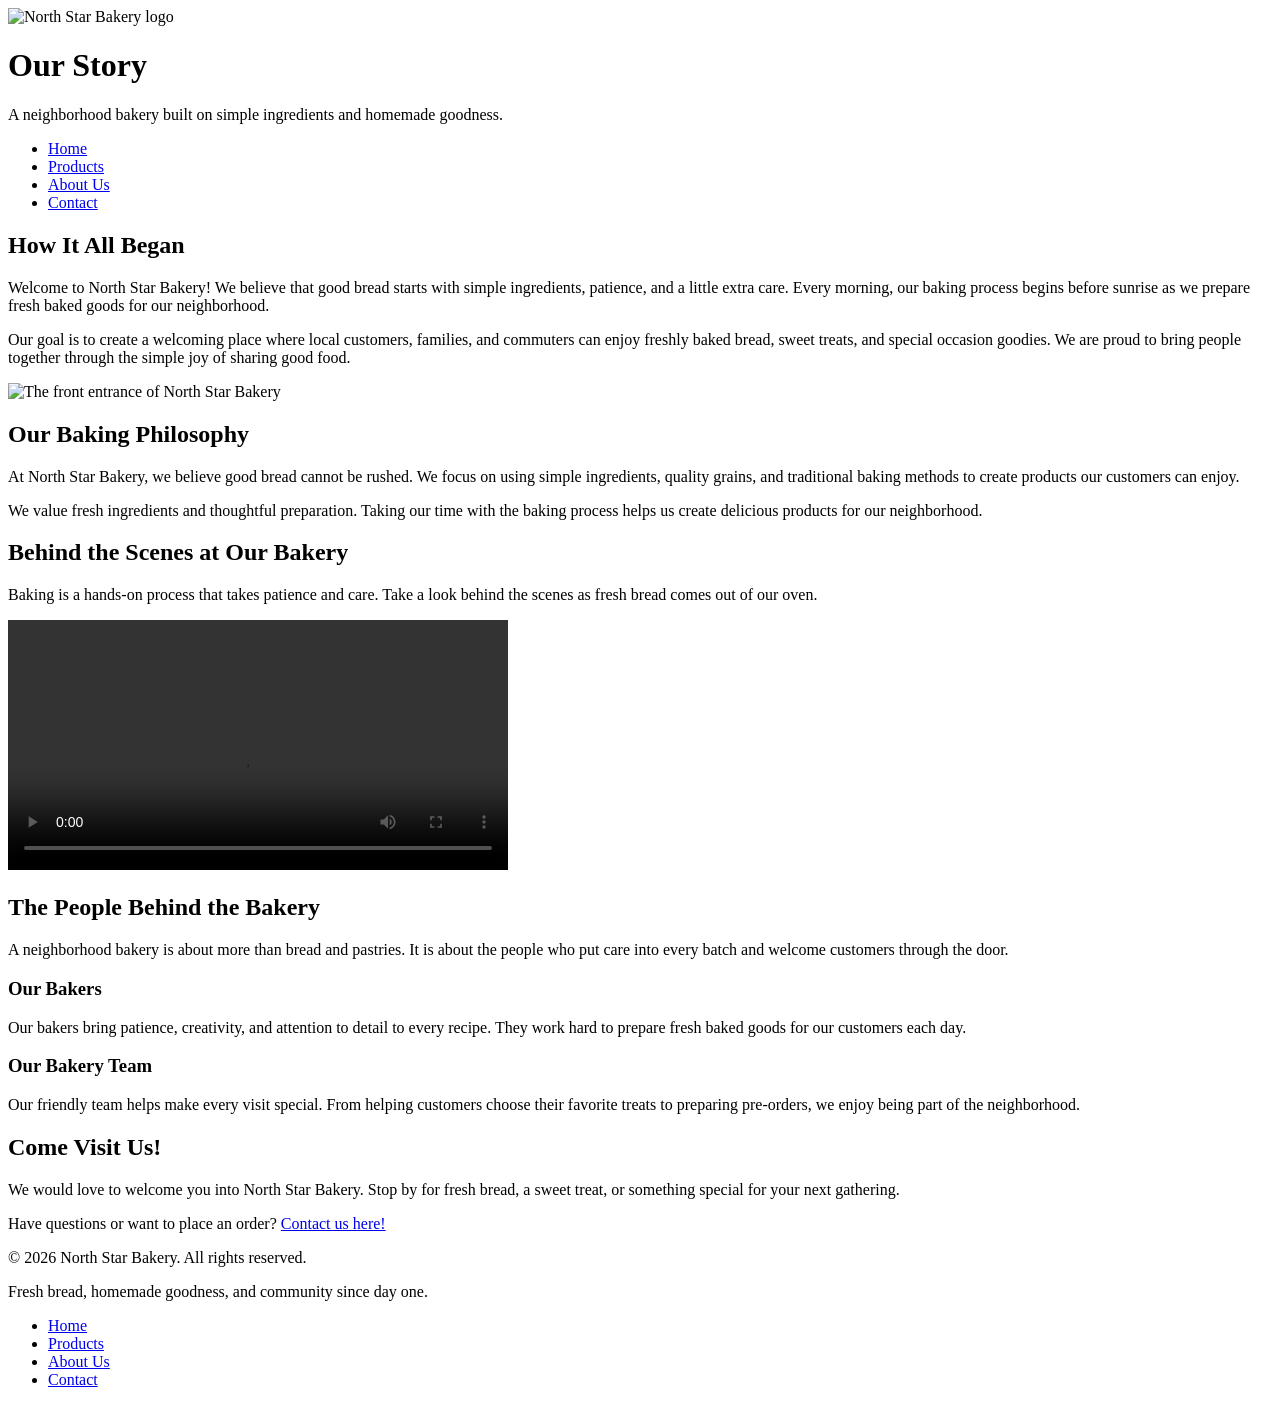
==== about.html @ 9c49c319 "Add About Us page for North Star Bakery This file contains the complete HTML structure for the About" ====
<!DOCTYPE html>
<html lang="en">

<head>
    <meta charset="UTF-8">
    <meta name="viewport" content="width=device-width, initial-scale=1.0">
    <title>About Us | North Star Bakery</title>
</head>

<body>

    <header>
        <img src="bakery-logo.png" alt="North Star Bakery logo">

        <h1>Our Story</h1>

        <p>A neighborhood bakery built on simple ingredients and homemade goodness.</p>

        <nav>
            <ul>
                <li><a href="index.html">Home</a></li>
                <li><a href="products.html">Products</a></li>
                <li><a href="about.html">About Us</a></li>
                <li><a href="contact.html">Contact</a></li>
            </ul>
        </nav>
    </header>

    <main>

        <section>
            <h2>How It All Began</h2>

            <p>
                Welcome to North Star Bakery! We believe that
                good bread starts with simple ingredients,
                patience, and a little extra care.

                Every morning, our baking process begins
                before sunrise as we prepare fresh baked goods
                for our neighborhood.
            </p>

            <p>
                Our goal is to create a welcoming place where
                local customers, families, and commuters can
                enjoy freshly baked bread, sweet treats, and
                special occasion goodies.

                We are proud to bring people together through
                the simple joy of sharing good food.
            </p>

            <img src="bakery-storefront.jpg"
                 alt="The front entrance of North Star Bakery">
        </section>

        <section>
            <h2>Our Baking Philosophy</h2>

            <p>
                At North Star Bakery, we believe good bread
                cannot be rushed. We focus on using simple
                ingredients, quality grains, and traditional
                baking methods to create products our
                customers can enjoy.
            </p>

            <p>
                We value fresh ingredients and thoughtful
                preparation. Taking our time with the baking
                process helps us create delicious products
                for our neighborhood.
            </p>
        </section>

        <section>
            <h2>Behind the Scenes at Our Bakery</h2>

            <p>
                Baking is a hands-on process that takes
                patience and care. Take a look behind the
                scenes as fresh bread comes out of our oven.
            </p>

            <video controls width="500">
                <source src="bakery-behind-scenes.mp4"
                        type="video/mp4">

                Your browser does not support the video element.
                Please visit North Star Bakery to learn more
                about our baking process.
            </video>
        </section>

        <section>
            <h2>The People Behind the Bakery</h2>

            <p>
                A neighborhood bakery is about more than
                bread and pastries. It is about the people
                who put care into every batch and welcome
                customers through the door.
            </p>

            <h3>Our Bakers</h3>

            <p>
                Our bakers bring patience, creativity,
                and attention to detail to every recipe.
                They work hard to prepare fresh baked goods
                for our customers each day.
            </p>

            <h3>Our Bakery Team</h3>

            <p>
                Our friendly team helps make every visit
                special. From helping customers choose
                their favorite treats to preparing
                pre-orders, we enjoy being part of the
                neighborhood.
            </p>
        </section>

        <section>
            <h2>Come Visit Us!</h2>

            <p>
                We would love to welcome you into
                North Star Bakery. Stop by for fresh bread,
                a sweet treat, or something special
                for your next gathering.
            </p>

            <p>
                Have questions or want to place an order?
                <a href="contact.html">Contact us here!</a>
            </p>
        </section>

    </main>

    <footer>
        <p>&copy; 2026 North Star Bakery. All rights reserved.</p>

        <p>Fresh bread, homemade goodness, and community since day one.</p>

        <nav>
            <ul>
                <li><a href="index.html">Home</a></li>
                <li><a href="products.html">Products</a></li>
                <li><a href="about.html">About Us</a></li>
                <li><a href="contact.html">Contact</a></li>
            </ul>
        </nav>
    </footer>

</body>
</html>
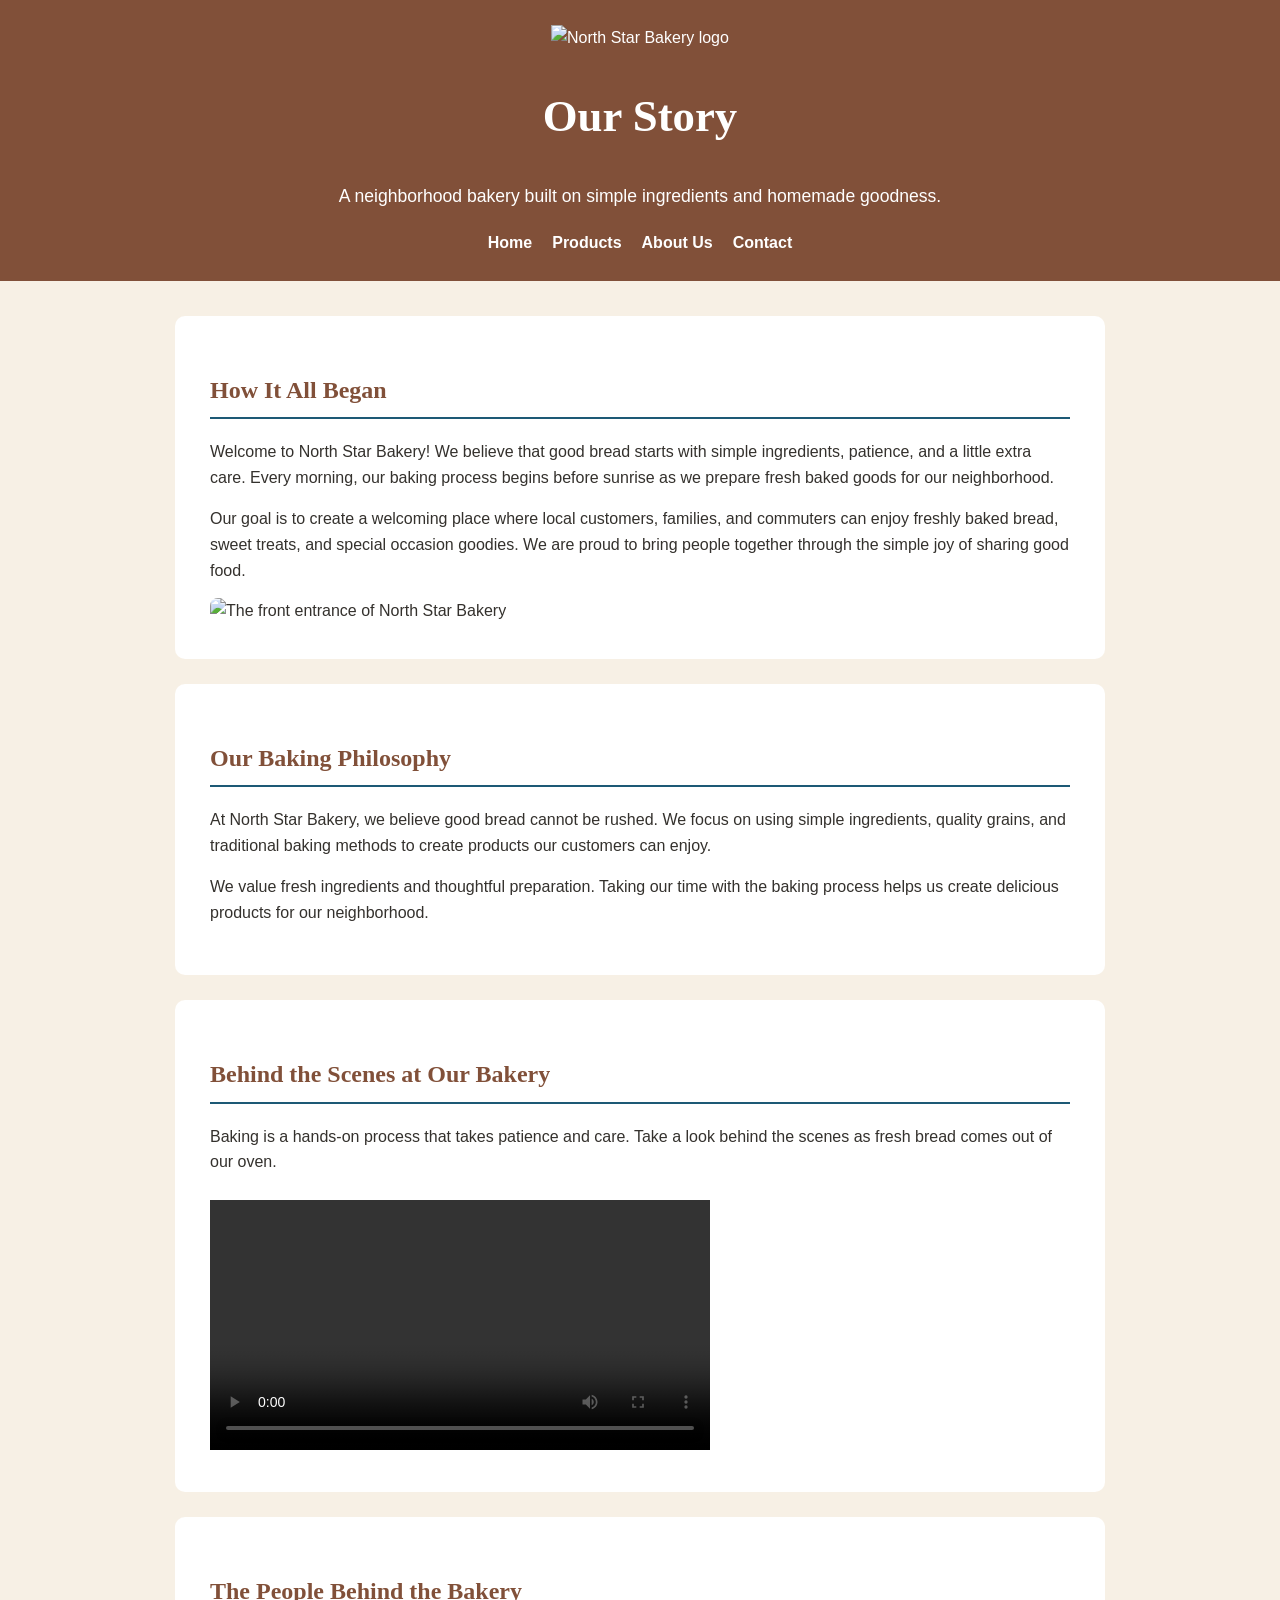
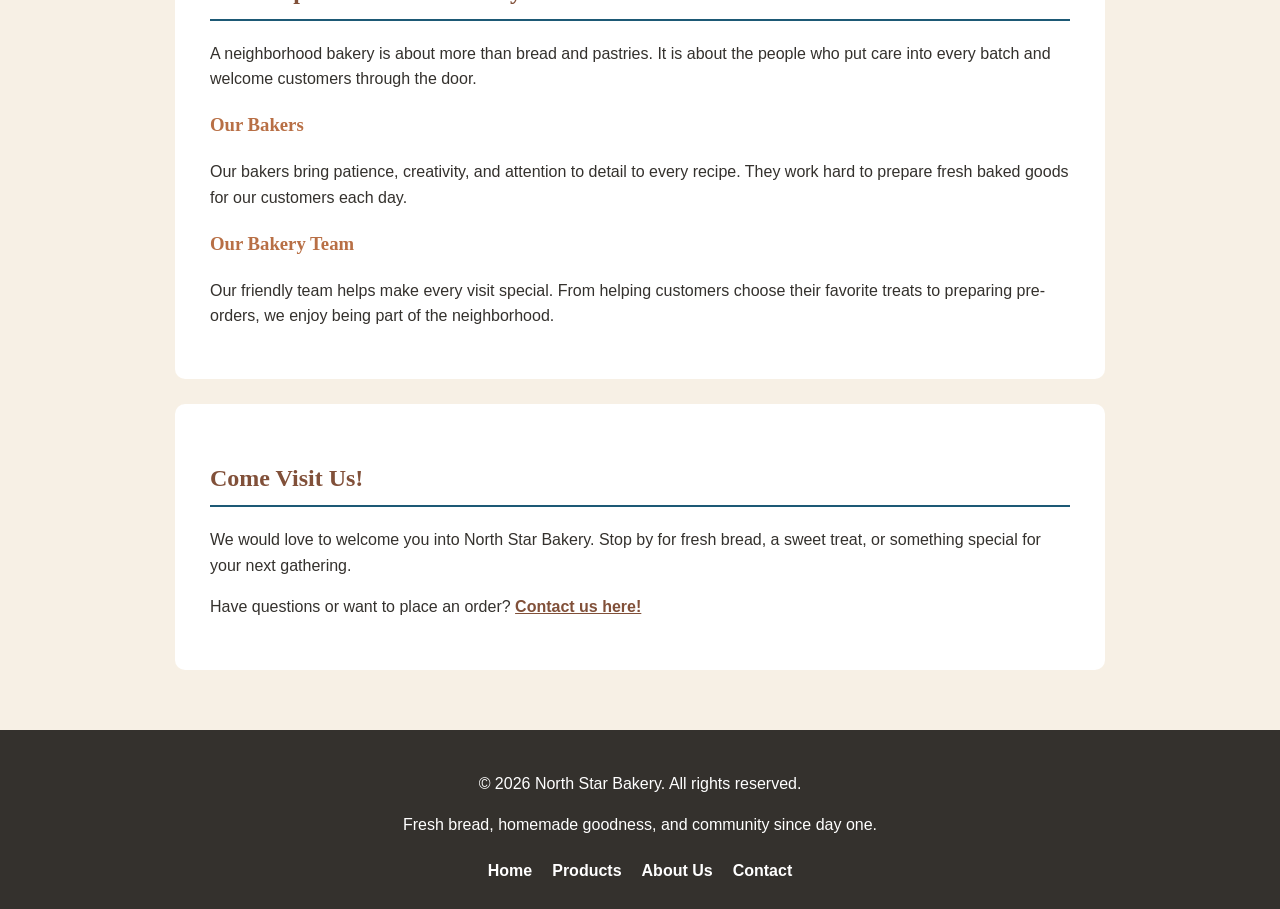
==== commit d1cda7b7: "Add stylesheet link to about.html" ====
--- a/about.html
+++ b/about.html
@@ -5,6 +5,7 @@
     <meta charset="UTF-8">
     <meta name="viewport" content="width=device-width, initial-scale=1.0">
     <title>About Us | North Star Bakery</title>
+    <link rel="stylesheet" href="style.css">
 </head>
 
 <body>
--- a/style.css
+++ b/style.css
@@ -0,0 +1,214 @@
+/* General Page Styling */
+
+* {
+    box-sizing: border-box;
+}
+
+body {
+    margin: 0;
+    background-color: #F7F0E5;
+    color: #34312D;
+    font-family: Arimo, sans-serif;
+    line-height: 1.6;
+}
+
+/* Header */
+
+header {
+    background-color: #815039;
+    color: white;
+    text-align: center;
+    padding: 25px 15px;
+}
+
+header img {
+    width: 110px;
+    max-width: 100%;
+}
+
+h1, h2, h3 {
+    font-family: Georgia, serif;
+}
+
+h1 {
+    font-size: 2.2rem;
+}
+
+header p {
+    font-size: 1.1rem;
+}
+
+/* Navigation */
+
+nav ul {
+    list-style: none;
+    padding: 0;
+    margin: 20px 0 0;
+    display: flex;
+    flex-wrap: wrap;
+    justify-content: center;
+    gap: 20px;
+}
+
+nav a {
+    color: white;
+    text-decoration: none;
+    font-weight: bold;
+}
+
+nav a:hover {
+    text-decoration: underline;
+}
+
+/* Main Content */
+
+main {
+    max-width: 1000px;
+    margin: auto;
+    padding: 20px;
+}
+
+section {
+    background-color: white;
+    margin-bottom: 25px;
+    padding: 25px;
+    border-radius: 10px;
+}
+
+h2 {
+    color: #815039;
+    border-bottom: 2px solid #1d5975;
+    padding-bottom: 8px;
+}
+
+h3 {
+    color: #B86F45;
+}
+
+p {
+    margin-bottom: 15px;
+}
+
+/* Images */
+
+main img {
+    max-width: 100%;
+    height: auto;
+    border-radius: 8px;
+}
+
+figure {
+    margin: 20px 0;
+}
+
+figcaption {
+    font-style: italic;
+    color: #d1a27d;
+    margin-top: 8px;
+}
+
+/* Audio and Video */
+
+audio, video {
+    max-width: 100%;
+    margin-top: 10px;
+}
+
+/* Links and Buttons */
+
+a {
+    color: #815039;
+}
+
+main a {
+    font-weight: bold;
+}
+
+button {
+    background-color: #e3844d;
+    color: white;
+    border: none;
+    padding: 12px 22px;
+    border-radius: 6px;
+    font-size: 1rem;
+    cursor: pointer;
+}
+
+button:hover {
+    background-color: #5e3725;
+}
+
+/* Contact Form */
+
+form {
+    margin-top: 20px;
+}
+
+fieldset {
+    border: 2px solid #D8C2AD;
+    border-radius: 8px;
+    padding: 20px;
+    margin-bottom: 20px;
+}
+
+legend {
+    color: #815039;
+    font-weight: bold;
+    padding: 0 8px;
+}
+
+label {
+    display: block;
+    margin-bottom: 5px;
+    font-weight: bold;
+}
+
+input, select, textarea {
+    width: 100%;
+    max-width: 500px;
+    padding: 10px;
+    border: 1px solid #B9A99A;
+    border-radius: 5px;
+    font-size: 1rem;
+    margin-bottom: 15px;
+    font-family: Arial, sans-serif;
+}
+
+textarea {
+    max-width: 100%;
+}
+
+/* Footer */
+
+footer {
+    background-color: #34312D;
+    color: white;
+    text-align: center;
+    padding: 25px 15px;
+}
+
+footer nav a {
+    color: white;
+}
+
+/* Responsive Layout */
+
+@media (min-width: 768px) {
+
+    main {
+        padding: 35px;
+    }
+
+    section {
+        padding: 35px;
+    }
+
+    header img {
+        width: 140px;
+    }
+
+    h1 {
+        font-size: 2.8rem;
+    }
+
+}
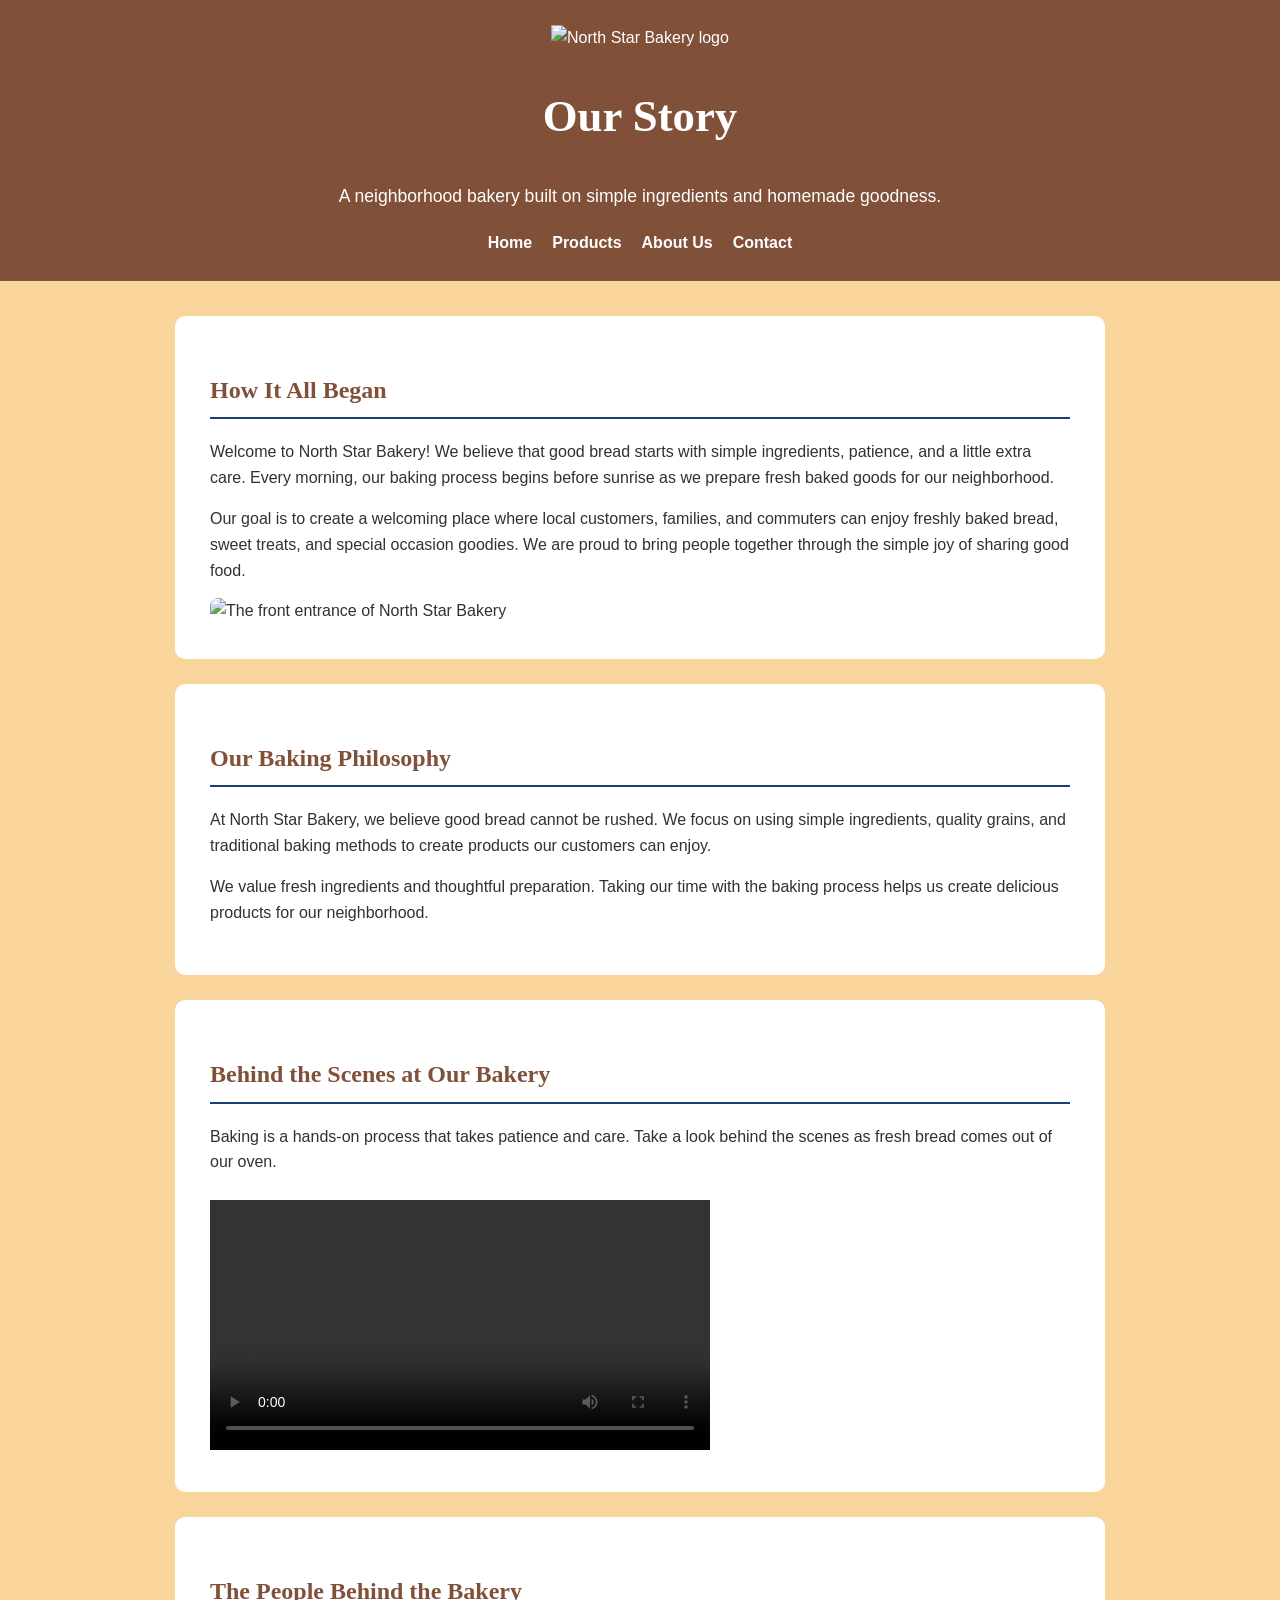
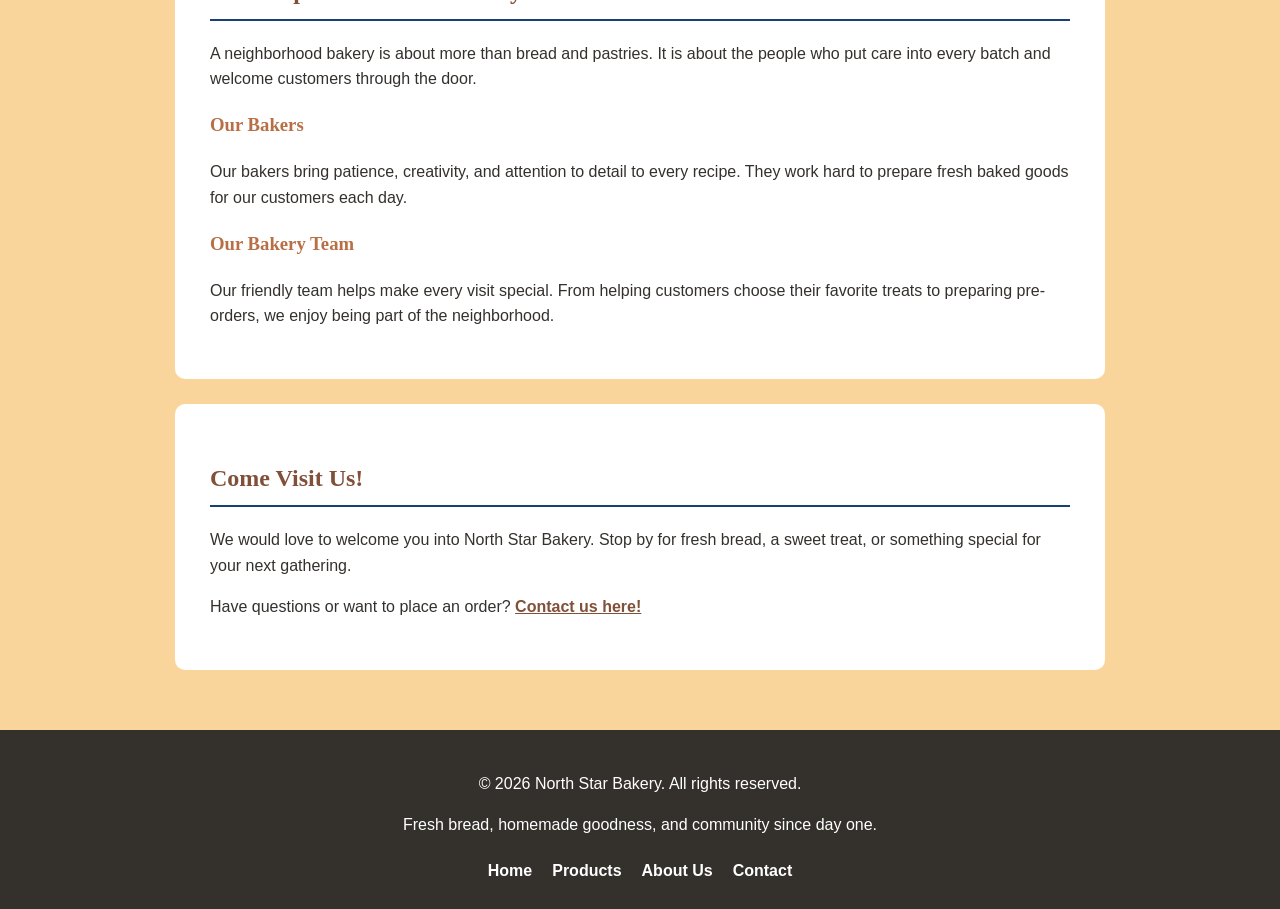
==== commit 1620216c: "Fix formatting issues in about.html" ====
--- a/about.html
+++ b/about.html
@@ -159,3 +159,4 @@
 
 </body>
 </html>
+
--- a/style.css
+++ b/style.css
@@ -6,9 +6,9 @@
 
 body {
     margin: 0;
-    background-color: #F7F0E5;
+    background-color: #FAD59B;
     color: #34312D;
-    font-family: Arimo, sans-serif;
+    font-family: Arial, sans-serif;
     line-height: 1.6;
 }
 
@@ -77,7 +77,7 @@
 
 h2 {
     color: #815039;
-    border-bottom: 2px solid #1d5975;
+    border-bottom: 2px solid #174075;
     padding-bottom: 8px;
 }
 
@@ -103,7 +103,7 @@
 
 figcaption {
     font-style: italic;
-    color: #d1a27d;
+    color: #66584D;
     margin-top: 8px;
 }
 
@@ -125,7 +125,7 @@
 }
 
 button {
-    background-color: #e3844d;
+    background-color: #B86F45;
     color: white;
     border: none;
     padding: 12px 22px;
@@ -135,7 +135,7 @@
 }
 
 button:hover {
-    background-color: #5e3725;
+    background-color: #815039;
 }
 
 /* Contact Form */
